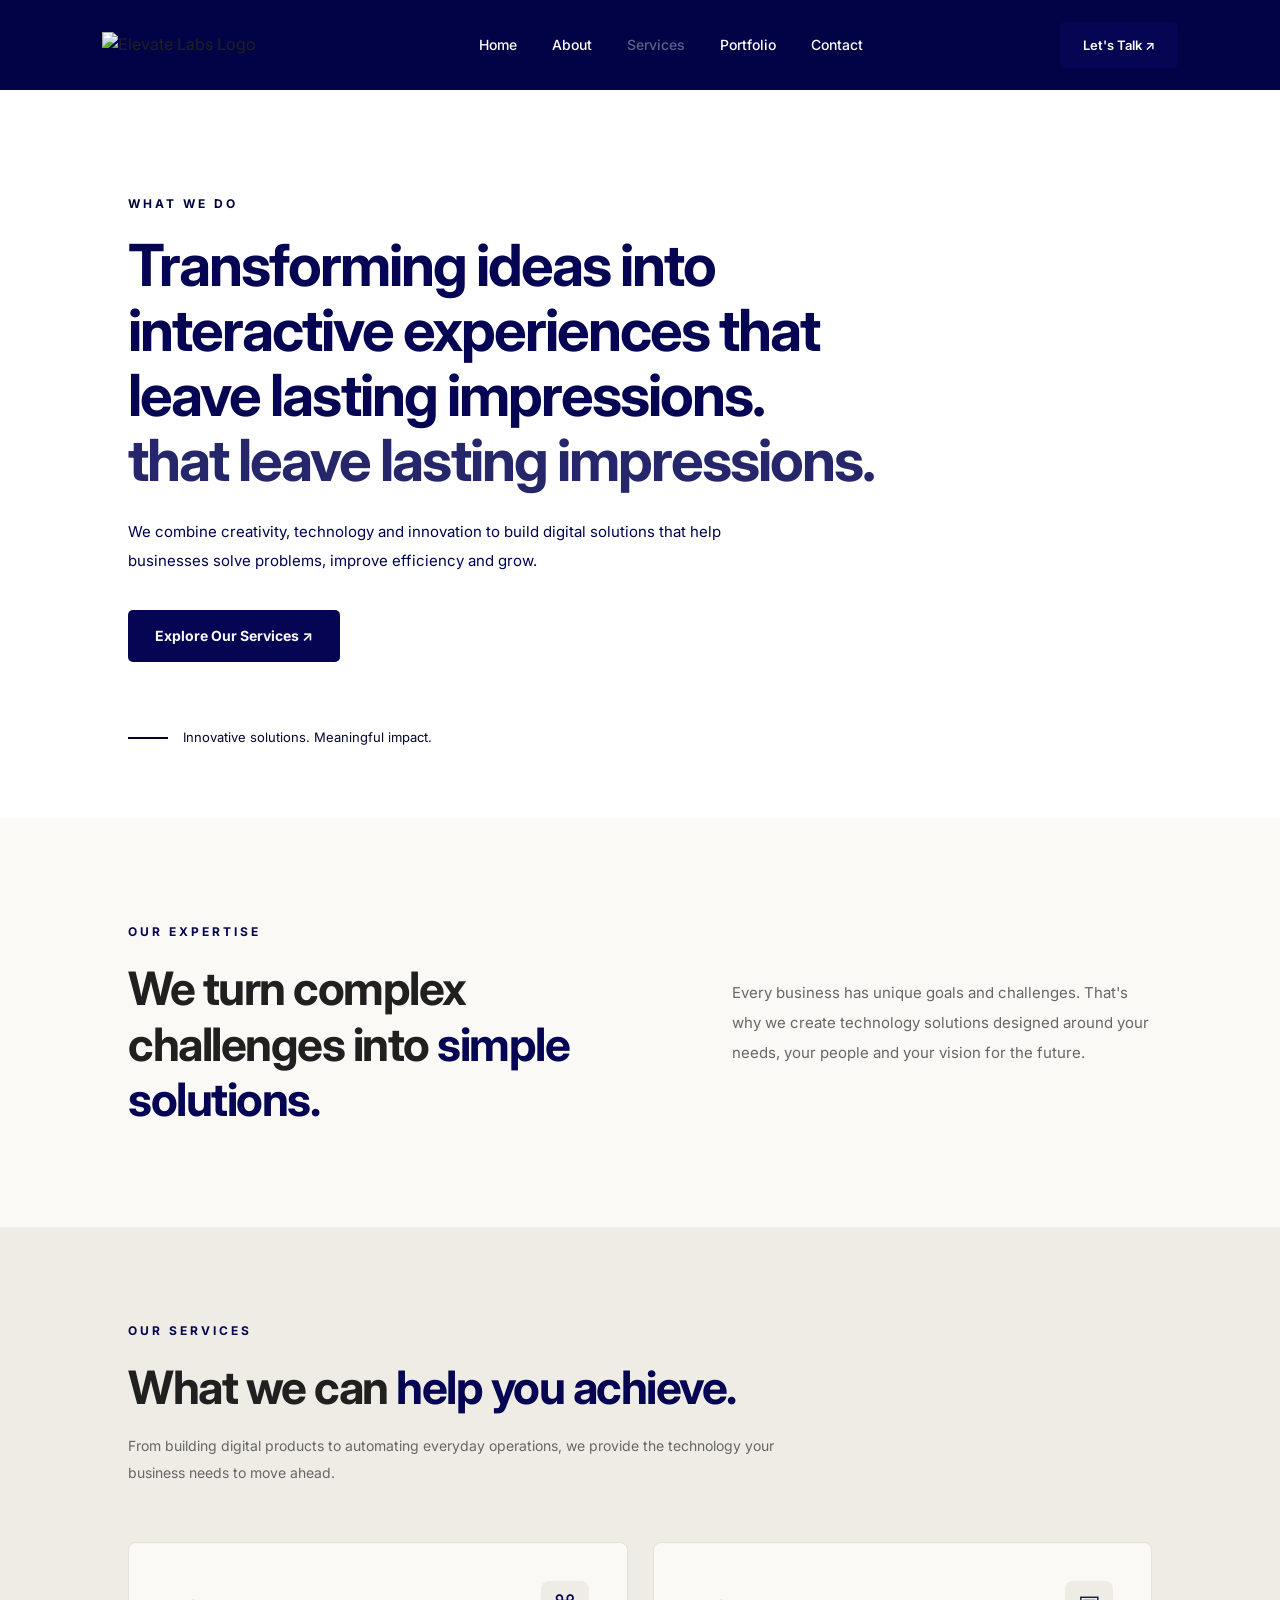
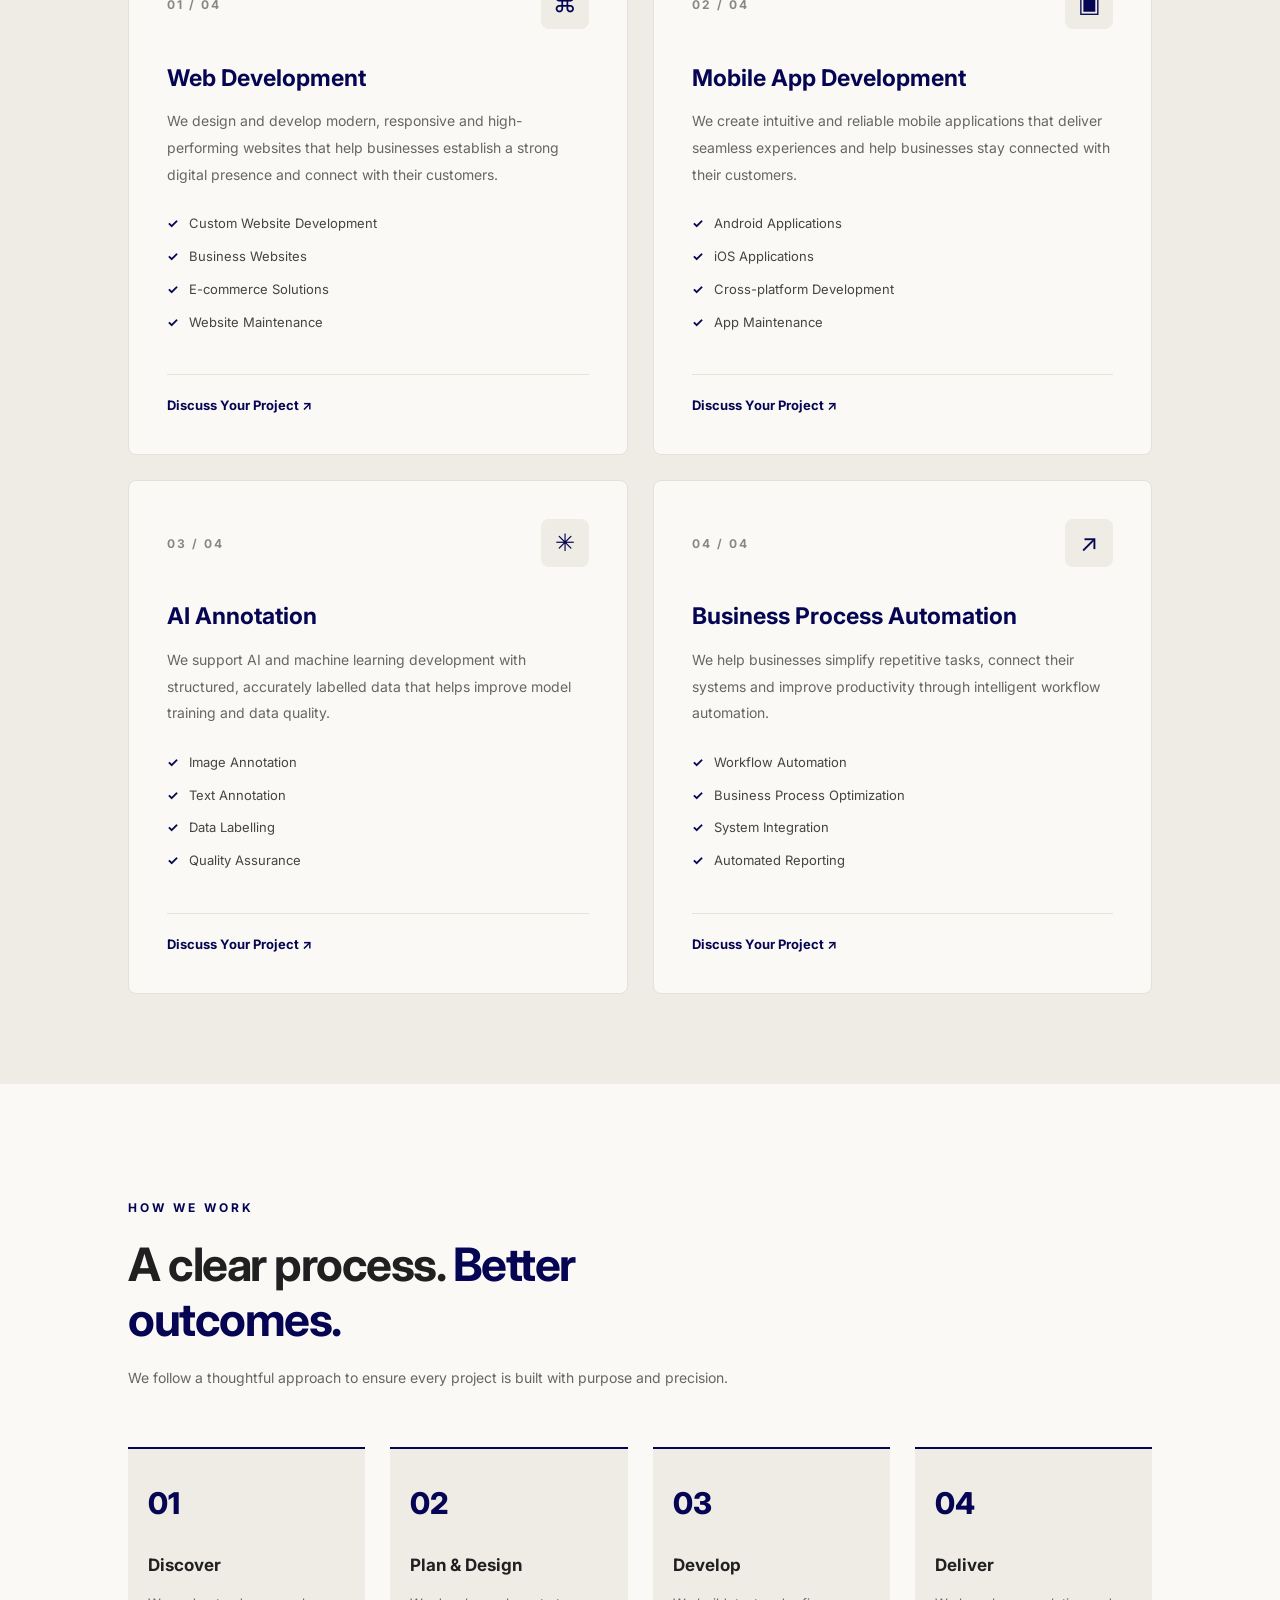
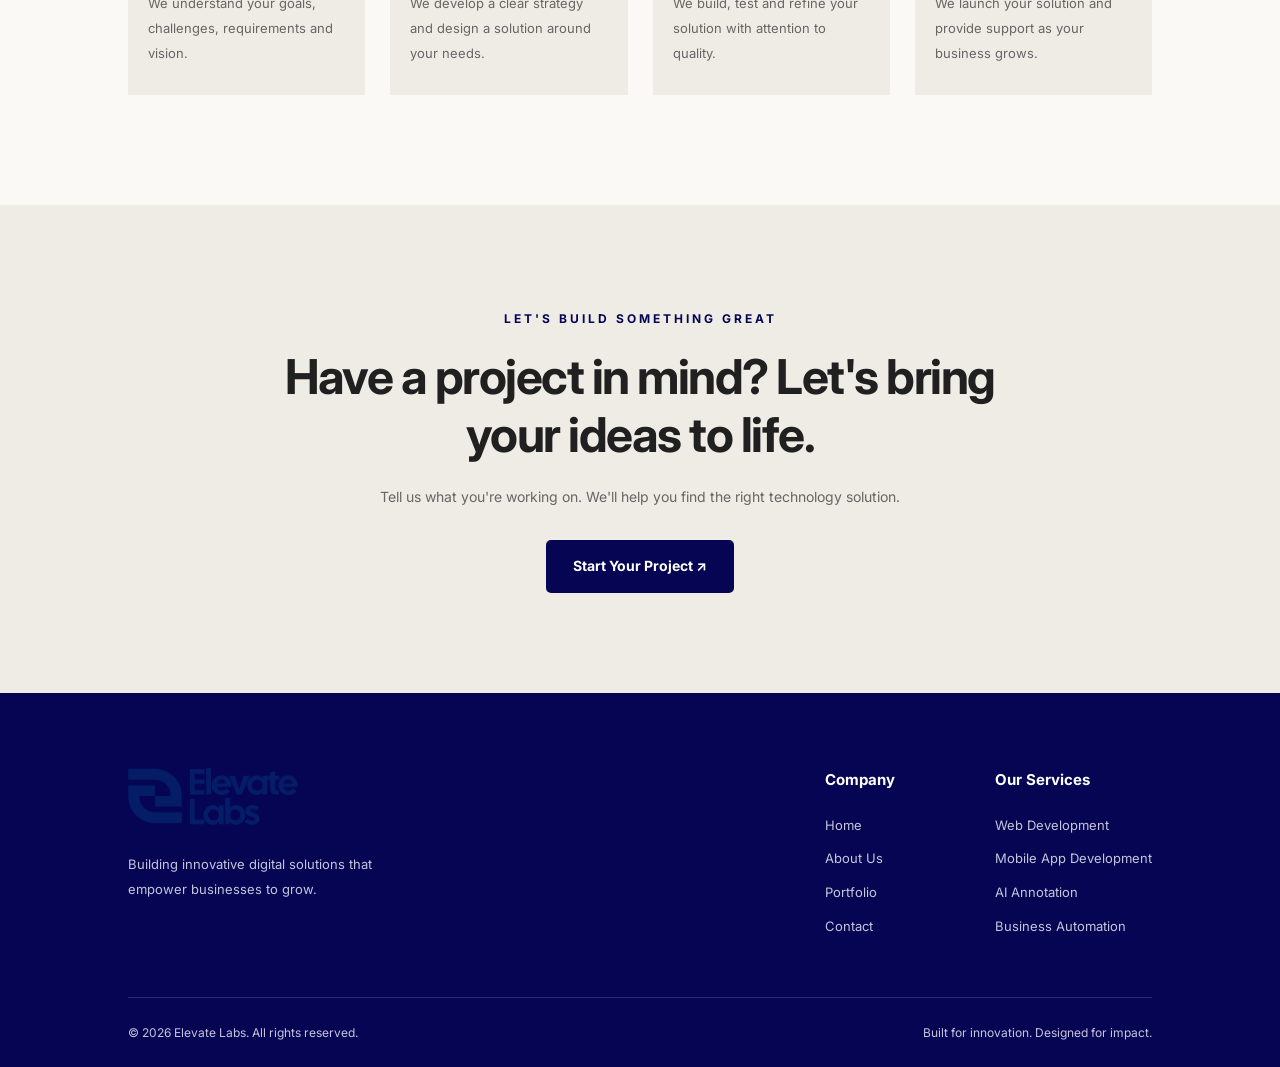
==== services.html @ c2fb358b "services commit" ====
<!DOCTYPE html>
<html lang="en">
<head>
    <meta charset="UTF-8">
    <meta name="viewport" content="width=device-width, initial-scale=1.0">

    <title>Our Services | Elevate Labs</title>

    <link rel="stylesheet" href="services.css">

    <link rel="preconnect" href="https://fonts.googleapis.com">
    <link rel="preconnect" href="https://fonts.gstatic.com" crossorigin>

    <link href="https://fonts.googleapis.com/css2?family=Inter:wght@400;500;600;700;800&display=swap" rel="stylesheet">
</head>

<body>

    <!-- NAVBAR -->
    <header class="navbar">

        <a href="index.html" class="logo">
            <img src="image/Secondary Logo white.png" alt="Elevate Labs Logo">
        </a>

        <nav>
            <a href="index.html">Home</a>
            <a href="about.html">About</a>
            <a href="services.html" class="active">Services</a>
            <a href="portfolio.html">Portfolio</a>
            <a href="contact.html">Contact</a>
        </nav>

        <a href="contact.html" class="nav-btn">Let's Talk ↗</a>

    </header>


    <!-- HERO SECTION -->
    <section class="services-hero">

        <div class="services-hero-content">

            <span class="subtitle">WHAT WE DO</span>

            <h1>
                Transforming ideas into interactive experiences that leave lasting impressions.
                <span>that leave lasting impressions.</span>
            </h1>

            <p>
                We combine creativity, technology and innovation
                to build digital solutions that help businesses
                solve problems, improve efficiency and grow.
            </p>

            <a href="#our-services" class="primary-btn">
                Explore Our Services ↗
            </a>

        </div>

        <div class="hero-bottom">
            <span></span>
            <p>Innovative solutions. Meaningful impact.</p>
        </div>

    </section>


    <!-- INTRODUCTION -->
    <section class="services-intro">

        <div class="intro-left">

            <span class="subtitle">OUR EXPERTISE</span>

            <h2>
                We turn complex challenges
                into <span>simple solutions.</span>
            </h2>

        </div>

        <div class="intro-right">

            <p>
                Every business has unique goals and challenges.
                That's why we create technology solutions
                designed around your needs, your people and
                your vision for the future.
            </p>

        </div>

    </section>


    <!-- OUR SERVICES -->
    <section class="services-list" id="our-services">

        <div class="section-heading">

            <span class="subtitle">OUR SERVICES</span>

            <h2>
                What we can
                <span>help you achieve.</span>
            </h2>

            <p>
                From building digital products to automating
                everyday operations, we provide the technology
                your business needs to move ahead.
            </p>

        </div>


        <div class="services-grid">


            <!-- SERVICE 01 -->
            <article class="service-card">

                <div class="service-top">
                    <span class="service-number">01 / 04</span>
                    <span class="service-icon">⌘</span>
                </div>

                <h3>Web Development</h3>

                <p>
                    We design and develop modern, responsive and
                    high-performing websites that help businesses
                    establish a strong digital presence and connect
                    with their customers.
                </p>

                <ul>
                    <li>Custom Website Development</li>
                    <li>Business Websites</li>
                    <li>E-commerce Solutions</li>
                    <li>Website Maintenance</li>
                </ul>

                <a href="contact.html" class="service-link">
                    Discuss Your Project ↗
                </a>

            </article>


            <!-- SERVICE 02 -->
            <article class="service-card">

                <div class="service-top">
                    <span class="service-number">02 / 04</span>
                    <span class="service-icon">▣</span>
                </div>

                <h3>Mobile App Development</h3>

                <p>
                    We create intuitive and reliable mobile
                    applications that deliver seamless experiences
                    and help businesses stay connected with
                    their customers.
                </p>

                <ul>
                    <li>Android Applications</li>
                    <li>iOS Applications</li>
                    <li>Cross-platform Development</li>
                    <li>App Maintenance</li>
                </ul>

                <a href="contact.html" class="service-link">
                    Discuss Your Project ↗
                </a>

            </article>


            <!-- SERVICE 03 -->
            <article class="service-card">

                <div class="service-top">
                    <span class="service-number">03 / 04</span>
                    <span class="service-icon">✳</span>
                </div>

                <h3>AI Annotation</h3>

                <p>
                    We support AI and machine learning development
                    with structured, accurately labelled data that
                    helps improve model training and data quality.
                </p>

                <ul>
                    <li>Image Annotation</li>
                    <li>Text Annotation</li>
                    <li>Data Labelling</li>
                    <li>Quality Assurance</li>
                </ul>

                <a href="contact.html" class="service-link">
                    Discuss Your Project ↗
                </a>

            </article>


            <!-- SERVICE 04 -->
            <article class="service-card">

                <div class="service-top">
                    <span class="service-number">04 / 04</span>
                    <span class="service-icon">↗</span>
                </div>

                <h3>Business Process Automation</h3>

                <p>
                    We help businesses simplify repetitive tasks,
                    connect their systems and improve productivity
                    through intelligent workflow automation.
                </p>

                <ul>
                    <li>Workflow Automation</li>
                    <li>Business Process Optimization</li>
                    <li>System Integration</li>
                    <li>Automated Reporting</li>
                </ul>

                <a href="contact.html" class="service-link">
                    Discuss Your Project ↗
                </a>

            </article>

        </div>

    </section>


    <!-- WORKING PROCESS -->
    <section class="process-section">

        <div class="process-heading">

            <span class="subtitle">HOW WE WORK</span>

            <h2>
                A clear process.
                <span>Better outcomes.</span>
            </h2>

            <p>
                We follow a thoughtful approach to ensure
                every project is built with purpose and precision.
            </p>

        </div>


        <div class="process-grid">

            <div class="process-card">

                <span class="process-number">01</span>

                <h3>Discover</h3>

                <p>
                    We understand your goals, challenges,
                    requirements and vision.
                </p>

            </div>


            <div class="process-card">

                <span class="process-number">02</span>

                <h3>Plan & Design</h3>

                <p>
                    We develop a clear strategy and design
                    a solution around your needs.
                </p>

            </div>


            <div class="process-card">

                <span class="process-number">03</span>

                <h3>Develop</h3>

                <p>
                    We build, test and refine your solution
                    with attention to quality.
                </p>

            </div>


            <div class="process-card">

                <span class="process-number">04</span>

                <h3>Deliver</h3>

                <p>
                    We launch your solution and provide
                    support as your business grows.
                </p>

            </div>

        </div>

    </section>


    <!-- CTA SECTION -->
    <section class="services-cta">

        <span class="subtitle">LET'S BUILD SOMETHING GREAT</span>

        <h2>
            Have a project in mind?
            Let's bring your ideas to life.
        </h2>

        <p>
            Tell us what you're working on.
            We'll help you find the right technology solution.
        </p>

        <a href="contact.html" class="primary-btn">
            Start Your Project ↗
        </a>

    </section>


    <!-- FOOTER -->
    <footer class="footer">

        <div class="footer-top">

            <div class="footer-brand">

                <a href="index.html">
                    <img src="image/Secondary Logo Dark.png" alt="Elevate Labs">
                </a>

                <p>
                    Building innovative digital solutions
                    that empower businesses to grow.
                </p>

            </div>


            <div class="footer-links">

                <div>
                    <h3>Company</h3>
                    <a href="index.html">Home</a>
                    <a href="about.html">About Us</a>
                    <a href="portfolio.html">Portfolio</a>
                    <a href="contact.html">Contact</a>
                </div>


                <div>
                    <h3>Our Services</h3>
                    <a href="#our-services">Web Development</a>
                    <a href="#our-services">Mobile App Development</a>
                    <a href="#our-services">AI Annotation</a>
                    <a href="#our-services">Business Automation</a>
                </div>

            </div>

        </div>


        <div class="footer-bottom">

            <p>© 2026 Elevate Labs. All rights reserved.</p>

            <p>Built for innovation. Designed for impact.</p>

        </div>

    </footer>

</body>
</html>
---- services.css ----
/* =========================
   GENERAL STYLING
========================= */

* {
    margin: 0;
    padding: 0;
    box-sizing: border-box;
}

html {
    scroll-behavior: smooth;
    overflow-x: hidden;
}

body {
    font-family: 'Inter', sans-serif;
    background: #faf9f6;
    color: #202020;
    line-height: 1.6;
    overflow-x: hidden;
}

a {
    text-decoration: none;
    color: inherit;
}


/* =========================
   NAVBAR
========================= */

.navbar {
    width: 100%;
    min-height: 90px;
    padding: 20px 8%;
    display: flex;
    align-items: center;
    justify-content: space-between;
    background: rgb(2, 2, 71);
    position: relative;
    z-index: 10;
}

.logo img {
    width: 180px;
    display: block;
}

.navbar nav {
    display: flex;
    align-items: center;
    gap: 35px;
}

.navbar nav a {
    font-size: 14px;
    font-weight: 500;
    color: #ffffff;
    transition: 0.3s ease;
}

.navbar nav a:hover,
.navbar nav a.active {
    color: rgb(96, 96, 134);
}

.nav-btn {
    padding: 13px 23px;
    background: rgb(5, 5, 83);
    color: white;
    border-radius: 5px;
    font-size: 13px;
    font-weight: 600;
    transition: 0.3s ease;
}

.nav-btn:hover {
    background: #17176d;
    transform: translateY(-3px);
}


/* =========================
   HERO SECTION
========================= */

.services-hero {
    min-height: 530px;
    padding: 100px 10% 70px;
    color: rgb(5, 5, 83);
    background: white;
    display: flex;
    flex-direction: column;
    justify-content: center;
    position: relative;
    overflow: hidden;
}

.services-hero::before {
    content: "";
    position: absolute;
    width: 450px;
    height: 450px;
    border: 1px solid rgba(255,255,255,0.12);
    border-radius: 50%;
    right: -100px;
    top: -150px;
}

.services-hero::after {
    content: "";
    position: absolute;
    width: 320px;
    height: 320px;
    border: 1px solid rgba(255,255,255,0.12);
    border-radius: 50%;
    right: -35px;
    top: -85px;
}

.services-hero-content {
    max-width: 800px;
    position: relative;
    z-index: 2;
}

.subtitle {
    display: inline-block;
    color: #03033b;
    font-size: 12px;
    font-weight: 700;
    letter-spacing: 3px;
    margin-bottom: 20px;
}

.services-hero h1 {
    font-size: clamp(30px, 5vw, 58px);
    line-height: 1.12;
    letter-spacing: -2px;
    margin-bottom: 25px;
}

.services-hero h1 span {
    display: block;
    color: #26266b;
}

.services-hero-content > p {
    max-width: 600px;
    font-size: 15px;
    color: #000052;
    line-height: 1.9;
    margin-bottom: 35px;
}

.primary-btn {
    display: inline-block;
    padding: 15px 27px;
    color: #faf9f6;
    background: rgb(5, 5, 83);
    border-radius: 5px;
    font-size: 14px;
    font-weight: 700;
    transition: 0.3s ease;
}

.primary-btn:hover {
    background: #e6e4dc;
    transform: translateY(-4px);
}

.hero-bottom {
    display: flex;
    align-items: center;
    gap: 15px;
    margin-top: 65px;
    position: relative;
    z-index: 2;
}

.hero-bottom span {
    width: 40px;
    height: 2px;
    background: #04042b;
}

.hero-bottom p {
    font-size: 13px;
    color: #060635;
}


/* =========================
   INTRODUCTION
========================= */

.services-intro {
    padding: 100px 10%;
    display: grid;
    grid-template-columns: 1fr 0.8fr;
    gap: 80px;
    align-items: center;
}

.services-intro .subtitle,
.section-heading .subtitle,
.process-heading .subtitle,
.services-cta .subtitle {
    color: rgb(5, 5, 83);
}

.intro-left h2 {
    font-size: clamp(32px, 4vw, 46px);
    line-height: 1.2;
    letter-spacing: -1.5px;
}

.intro-left h2 span {
    color: rgb(5, 5, 83);
}

.intro-right p {
    font-size: 15px;
    line-height: 2;
    color: #666;
}


/* =========================
   SERVICES SECTION
========================= */

.services-list {
    padding: 90px 10%;
    background: #eeece5;
}

.section-heading {
    max-width: 650px;
    margin-bottom: 55px;
}

.section-heading h2 {
    font-size: clamp(32px, 4vw, 46px);
    line-height: 1.2;
    letter-spacing: -1.5px;
    margin-bottom: 18px;
}

.section-heading h2 span {
    color: rgb(5, 5, 83);
}

.section-heading > p {
    color: #666;
    font-size: 14px;
    line-height: 1.9;
}


/* Services Grid */

.services-grid {
    display: grid;
    grid-template-columns: repeat(2, 1fr);
    gap: 25px;
}

.service-card {
    background: #faf9f6;
    padding: 38px;
    border: 1px solid #e4e1d8;
    border-radius: 8px;
    display: flex;
    flex-direction: column;
    transition: 0.35s ease;
}

.service-card:hover {
    transform: translateY(-7px);
    box-shadow: 0 18px 40px rgba(5, 5, 83, 0.08);
    border-color: rgba(5, 5, 83, 0.25);
}

.service-top {
    display: flex;
    justify-content: space-between;
    align-items: center;
    margin-bottom: 35px;
}

.service-number {
    font-size: 12px;
    font-weight: 700;
    letter-spacing: 2px;
    color: #888;
}

.service-icon {
    width: 48px;
    height: 48px;
    display: flex;
    align-items: center;
    justify-content: center;
    background: #eeece5;
    color: rgb(5, 5, 83);
    border-radius: 8px;
    font-size: 24px;
}

.service-card h3 {
    font-size: 23px;
    line-height: 1.3;
    margin-bottom: 15px;
    color: rgb(5, 5, 83);
}

.service-card > p {
    color: #666;
    font-size: 14px;
    line-height: 1.9;
    margin-bottom: 25px;
}

.service-card ul {
    list-style: none;
    margin-bottom: 30px;
}

.service-card ul li {
    position: relative;
    padding-left: 22px;
    margin-bottom: 12px;
    font-size: 13px;
    color: #444;
}

.service-card ul li::before {
    content: "✓";
    position: absolute;
    left: 0;
    color: rgb(5, 5, 83);
    font-weight: 700;
}

.service-link {
    margin-top: auto;
    padding-top: 20px;
    border-top: 1px solid #e5e2da;
    color: rgb(5, 5, 83);
    font-size: 13px;
    font-weight: 700;
    transition: 0.3s ease;
}

.service-link:hover {
    letter-spacing: 0.5px;
}


/* =========================
   WORKING PROCESS
========================= */

.process-section {
    padding: 110px 10%;
    background: #faf9f6;
}

.process-heading {
    max-width: 650px;
    margin-bottom: 55px;
}

.process-heading h2 {
    font-size: clamp(32px, 4vw, 46px);
    line-height: 1.2;
    letter-spacing: -1.5px;
    margin-bottom: 18px;
}

.process-heading h2 span {
    color: rgb(5, 5, 83);
}

.process-heading > p {
    font-size: 14px;
    color: #666;
    line-height: 1.9;
}

.process-grid {
    display: grid;
    grid-template-columns: repeat(4, 1fr);
    gap: 25px;
}

.process-card {
    padding: 30px 20px;
    border-top: 2px solid rgb(5, 5, 83);
    background: #eeece5;
    transition: 0.3s ease;
}

.process-card:hover {
    transform: translateY(-5px);
}

.process-number {
    display: block;
    font-size: 30px;
    font-weight: 800;
    color: rgb(5, 5, 83);
    margin-bottom: 25px;
}

.process-card h3 {
    font-size: 17px;
    margin-bottom: 12px;
}

.process-card p {
    font-size: 13px;
    color: #666;
    line-height: 1.9;
}


/* =========================
   CTA SECTION
========================= */

.services-cta {
    background: #eeece5;
    padding: 100px 10%;
    text-align: center;
}

.services-cta h2 {
    max-width: 750px;
    margin: 0 auto 20px;
    font-size: clamp(32px, 4vw, 48px);
    line-height: 1.2;
    letter-spacing: -1.5px;
}

.services-cta > p {
    max-width: 550px;
    margin: 0 auto 30px;
    font-size: 14px;
    color: #666;
    line-height: 1.9;
}

.services-cta .primary-btn {
    background: rgb(5, 5, 83);
    color: white;
}

.services-cta .primary-btn:hover {
    background: #17176d;
}


/* =========================
   FOOTER
========================= */

.footer {
    background: rgb(5, 5, 83);
    color: white;
    padding: 75px 10% 25px;
}

.footer-top {
    display: flex;
    justify-content: space-between;
    gap: 60px;
    padding-bottom: 60px;
}

.footer-brand {
    max-width: 300px;
}

.footer-brand img {
    width: 170px;
    max-width: 100%;
    margin-bottom: 20px;
}

.footer-brand p {
    color: #c5c5dd;
    font-size: 13px;
    line-height: 1.9;
}

.footer-links {
    display: flex;
    gap: 100px;
}

.footer-links div {
    display: flex;
    flex-direction: column;
    gap: 13px;
}

.footer-links h3 {
    font-size: 15px;
    margin-bottom: 10px;
}

.footer-links a {
    font-size: 13px;
    color: #c5c5dd;
    transition: 0.3s ease;
}

.footer-links a:hover {
    color: white;
    transform: translateX(4px);
}

.footer-bottom {
    border-top: 1px solid rgba(255, 255, 255, 0.15);
    padding-top: 25px;
    display: flex;
    justify-content: space-between;
    gap: 20px;
}

.footer-bottom p {
    font-size: 12px;
    color: #c5c5dd;
}


/* =========================
   TABLET RESPONSIVENESS
========================= */

@media (max-width: 992px) {

    .navbar {
        padding: 20px 5%;
    }

    .navbar nav {
        gap: 20px;
    }

    .services-intro,
    .services-list,
    .process-section {
        padding-left: 6%;
        padding-right: 6%;
    }

    .services-intro {
        gap: 40px;
    }

    .process-grid {
        grid-template-columns: repeat(2, 1fr);
    }

    .footer {
        padding-left: 6%;
        padding-right: 6%;
    }

    .footer-links {
        gap: 50px;
    }
}


/* =========================
   MOBILE RESPONSIVENESS
========================= */

@media (max-width: 768px) {

    .navbar {
        padding: 18px 5%;
        flex-wrap: wrap;
        gap: 18px;
    }

    .logo img {
        width: 130px;
    }

    .navbar nav {
        width: 100%;
        order: 3;
        justify-content: center;
        gap: 20px;
        flex-wrap: wrap;
    }

    .navbar nav a {
        font-size: 12px;
    }

    .nav-btn {
        padding: 10px 15px;
        font-size: 12px;
    }

    .services-hero {
        min-height: 450px;
        padding: 80px 7%;
    }

    .services-hero h1 {
        letter-spacing: -1px;
    }

    .services-intro {
        grid-template-columns: 1fr;
        gap: 25px;
        padding: 75px 7%;
    }

    .services-list {
        padding: 75px 7%;
    }

    .services-grid {
        grid-template-columns: 1fr;
    }

    .service-card {
        padding: 30px;
    }

    .process-section {
        padding: 80px 7%;
    }

    .services-cta {
        padding: 75px 7%;
    }

    .footer {
        padding: 60px 7% 25px;
    }

    .footer-top {
        flex-direction: column;
        gap: 45px;
    }

    .footer-links {
        gap: 70px;
    }
}


/* =========================
   SMALL MOBILE SCREENS
========================= */

@media (max-width: 480px) {

    .navbar {
        padding: 16px 5%;
    }

    .navbar nav {
        gap: 13px;
    }

    .navbar nav a {
        font-size: 11px;
    }

    .nav-btn {
        padding: 9px 12px;
        font-size: 11px;
    }

    .services-hero {
        padding: 70px 6%;
    }

    .services-hero h1 {
        font-size: 37px;
    }

    .services-hero-content > p {
        font-size: 13px;
    }

    .services-intro {
        padding: 65px 6%;
    }

    .intro-left h2 {
        font-size: 34px;
    }

    .services-list {
        padding: 65px 6%;
    }

    .section-heading h2 {
        font-size: 34px;
    }

    .service-card {
        padding: 25px 20px;
    }

    .service-card h3 {
        font-size: 20px;
    }

    .process-section {
        padding: 70px 6%;
    }

    .process-grid {
        grid-template-columns: 1fr;
    }

    .services-cta {
        padding: 65px 6%;
    }

    .services-cta h2 {
        font-size: 32px;
    }

    .footer-links {
        gap: 35px;
    }

    .footer-bottom {
        flex-direction: column;
        gap: 10px;
    }
}


/* =========================
   ACCESSIBILITY
========================= */

a:focus-visible {
    outline: 2px solid #7777d8;
    outline-offset: 4px;
}


/* =========================
   REDUCE MOTION
========================= */

@media (prefers-reduced-motion: reduce) {

    *,
    *::before,
    *::after {
        scroll-behavior: auto !important;
        transition-duration: 0.01ms !important;
        animation-duration: 0.01ms !important;
    }

}
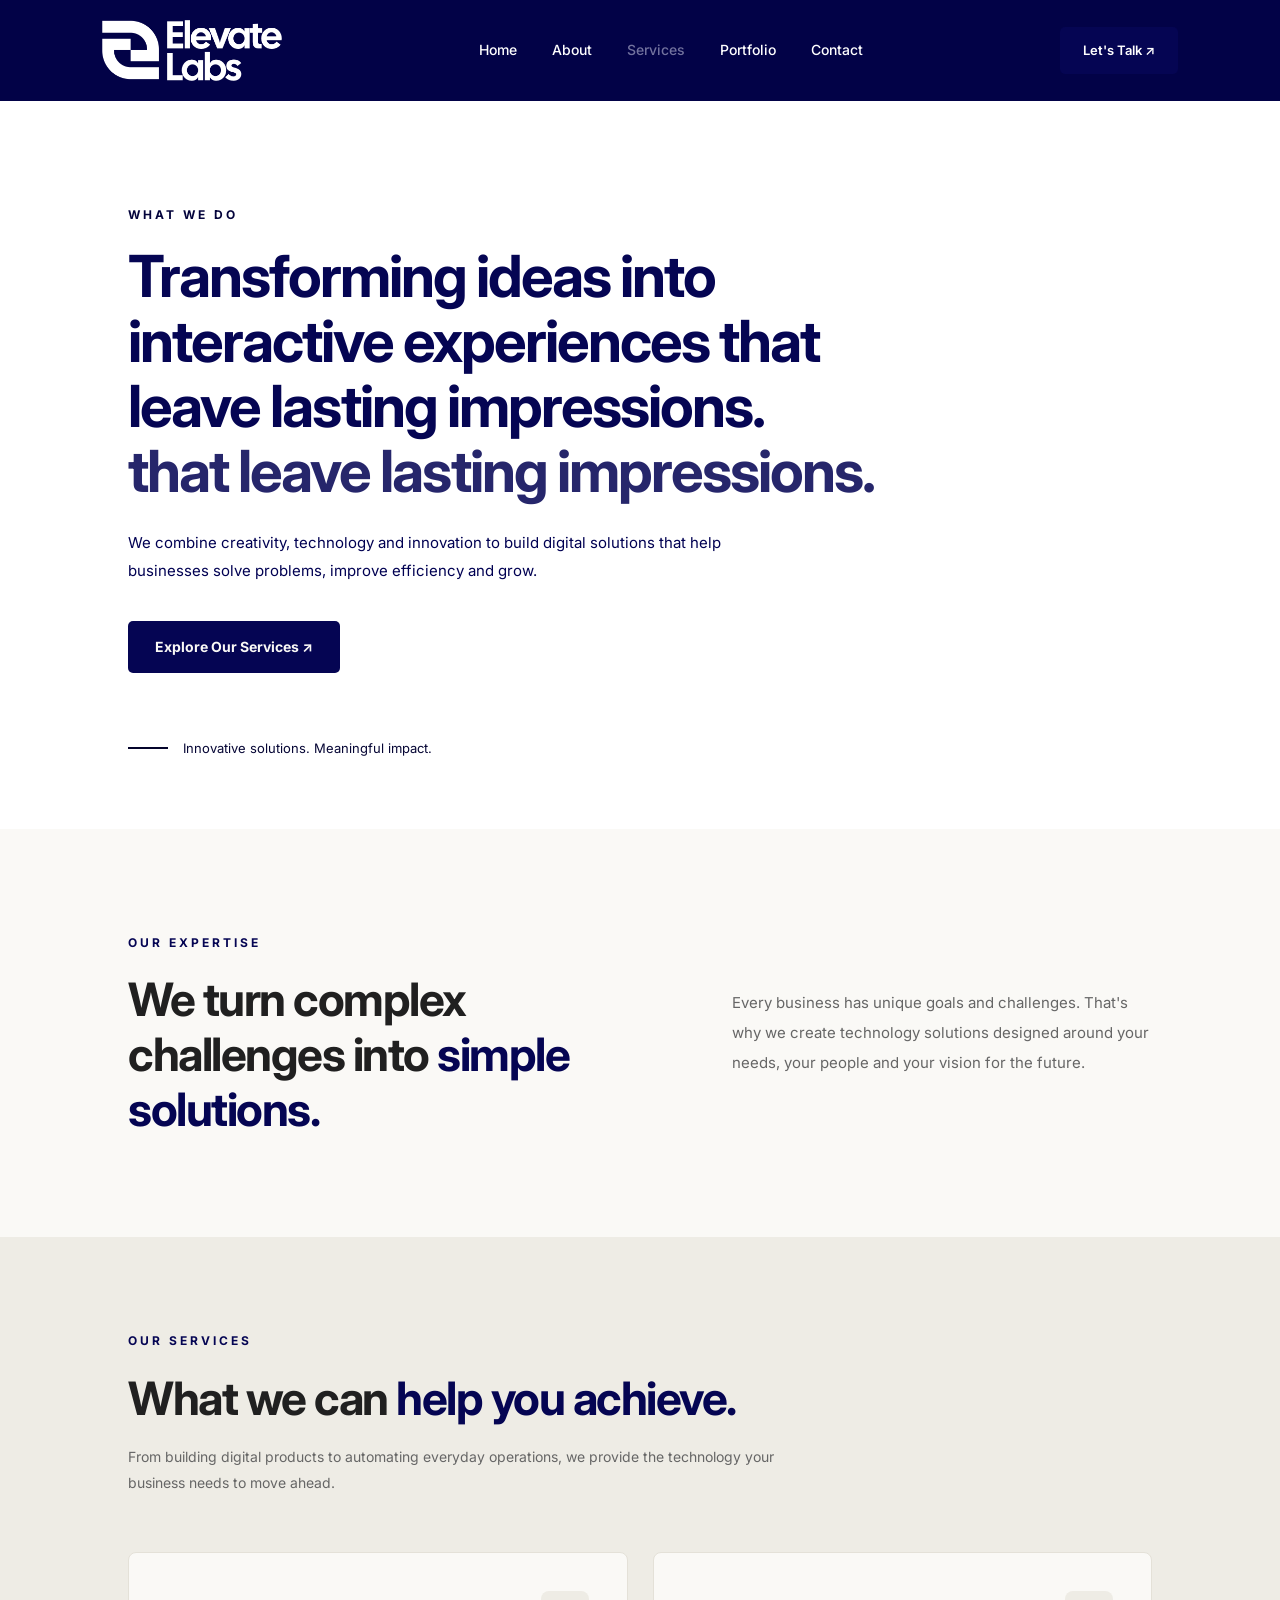
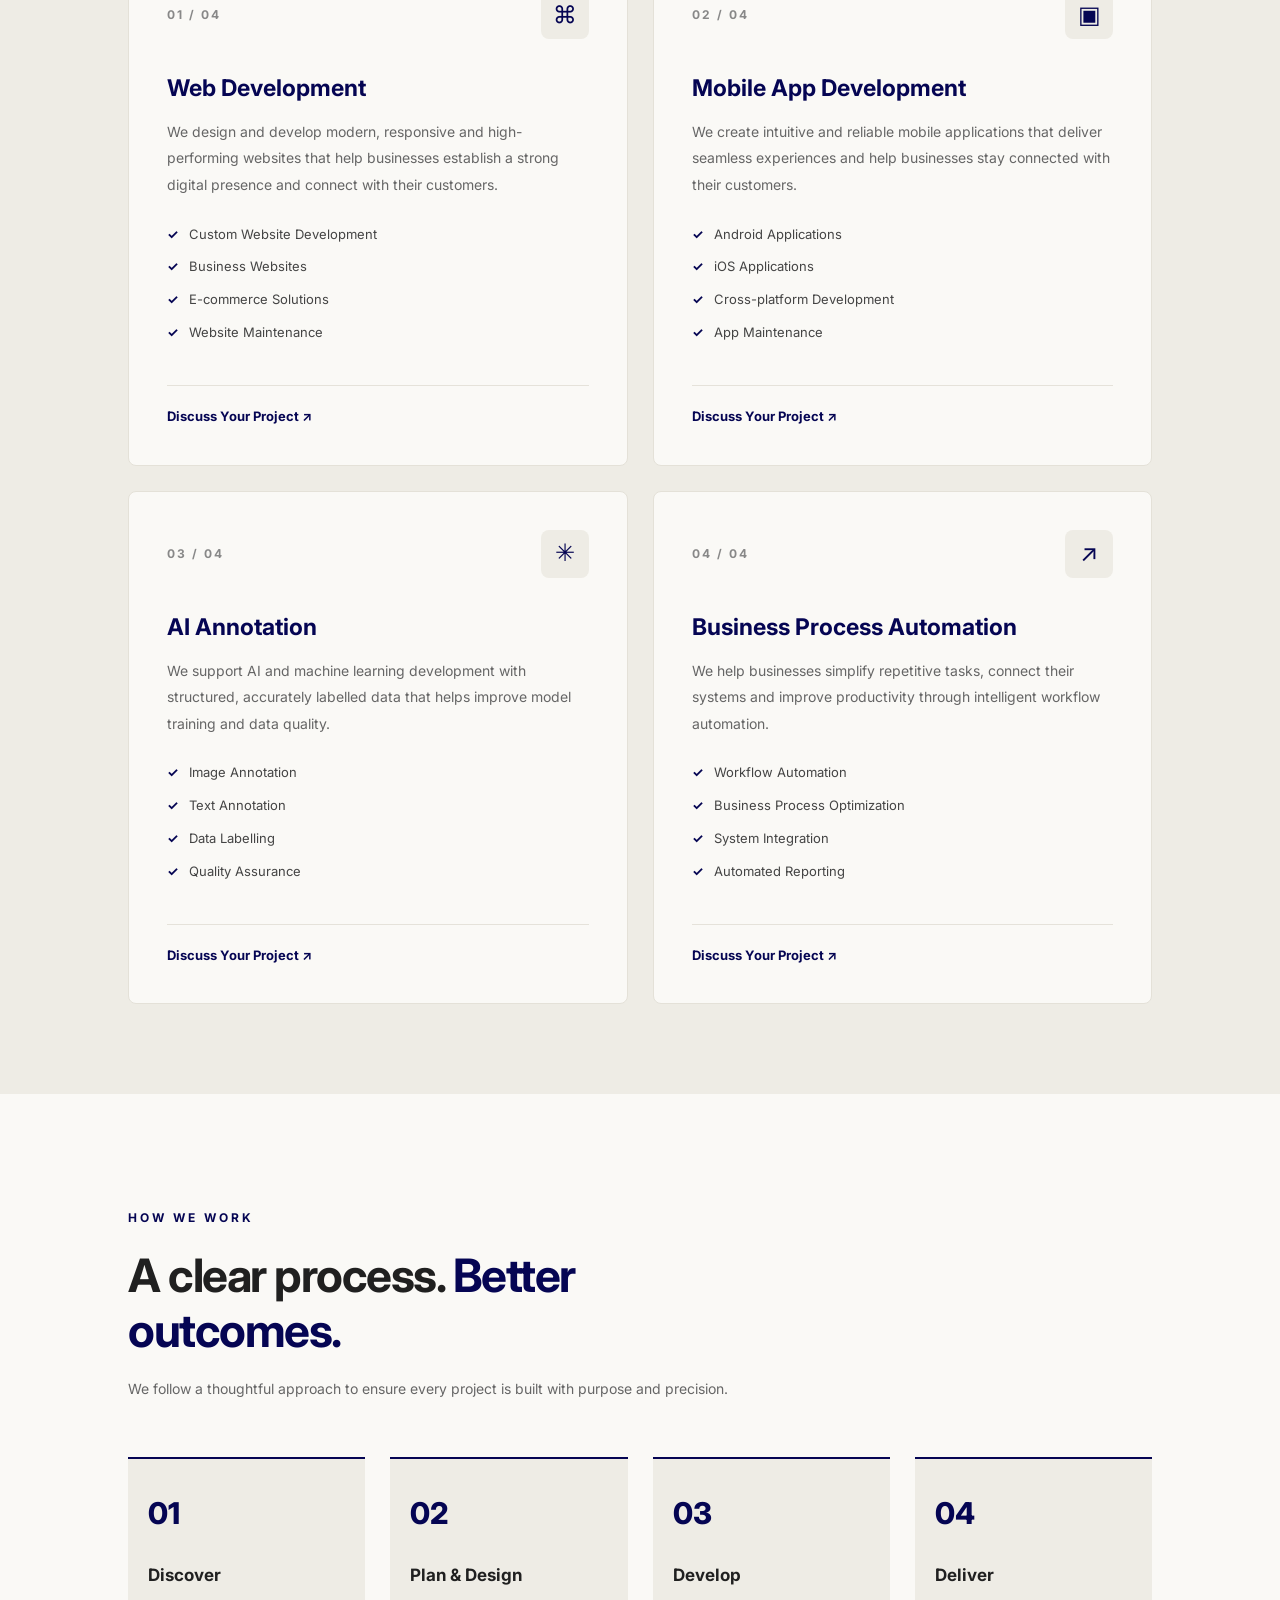
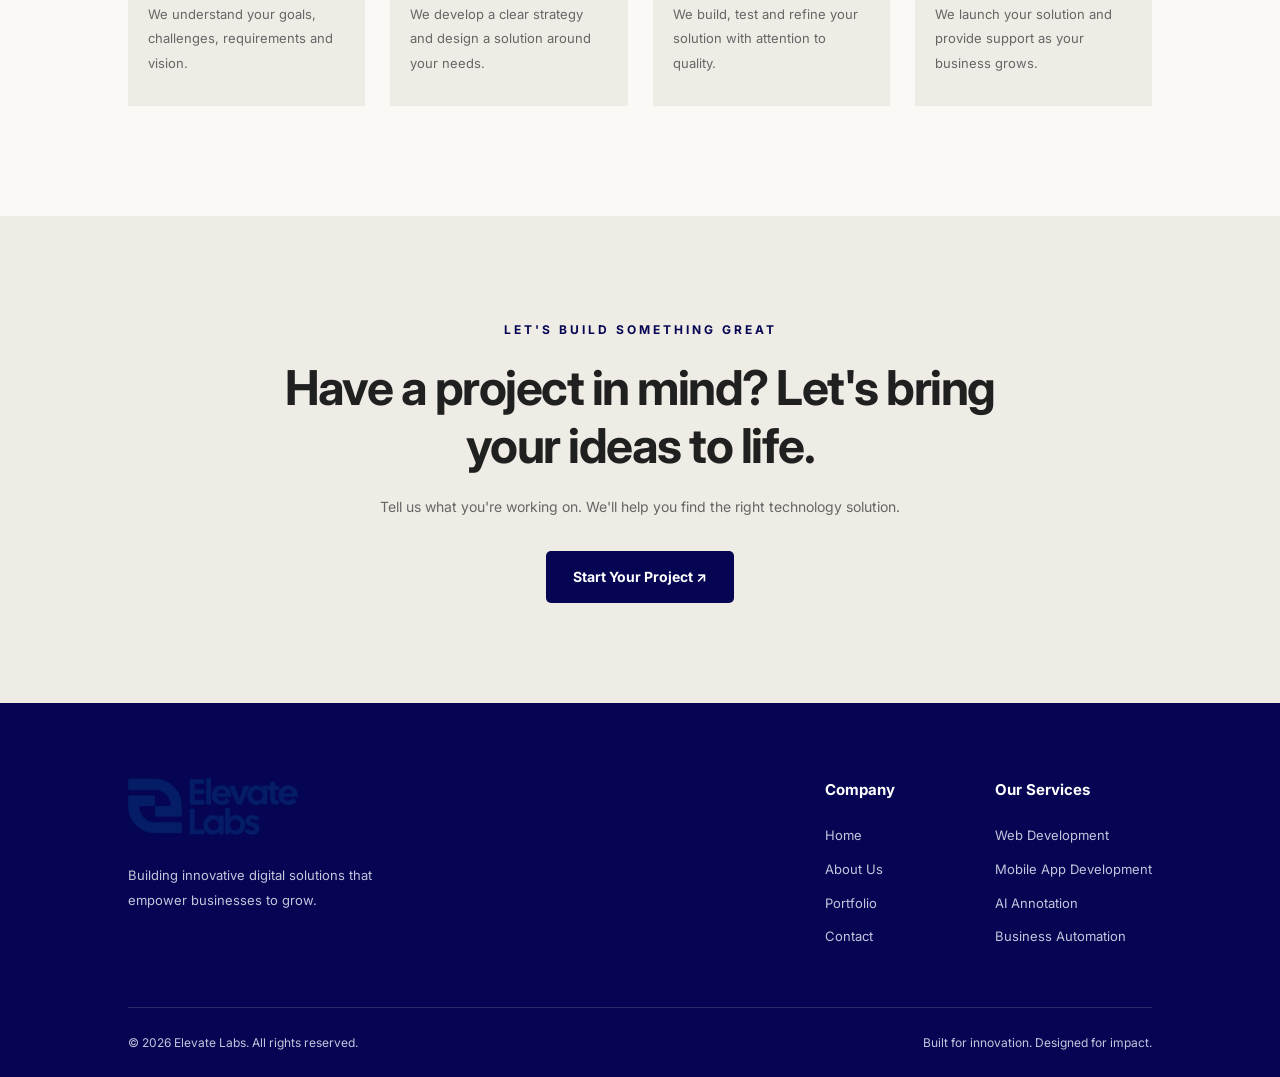
==== commit d30ca426: "correct the logo" ====
--- a/services.html
+++ b/services.html
@@ -21,7 +21,7 @@
     <header class="navbar">
 
         <a href="index.html" class="logo">
-            <img src="image/Secondary Logo white.png" alt="Elevate Labs Logo">
+            <img src="image/Secondary Logo White.png" alt="elevate logo">
         </a>
 
         <nav>
--- a/services.css
+++ b/services.css
@@ -64,7 +64,7 @@
 
 .navbar nav a:hover,
 .navbar nav a.active {
-    color: rgb(96, 96, 134);
+    color: rgb(114, 114, 158);
 }
 
 .nav-btn {
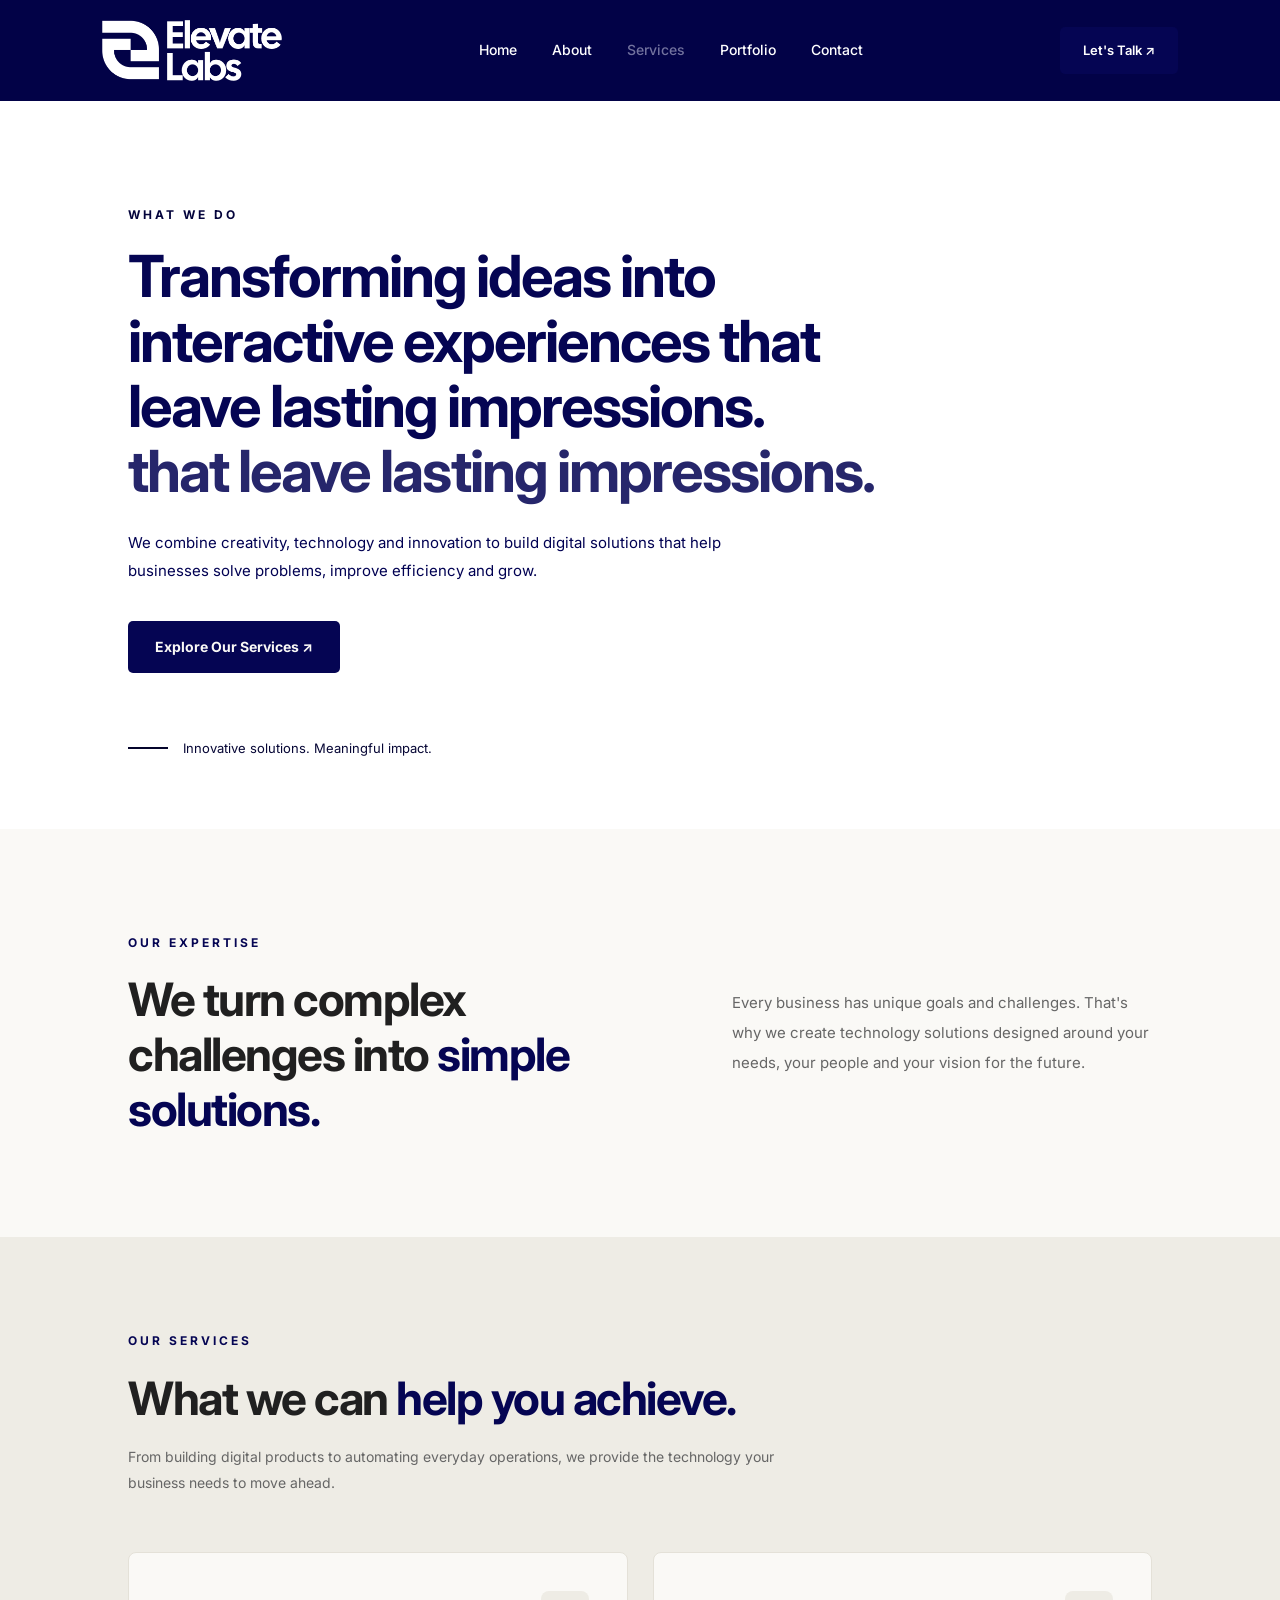
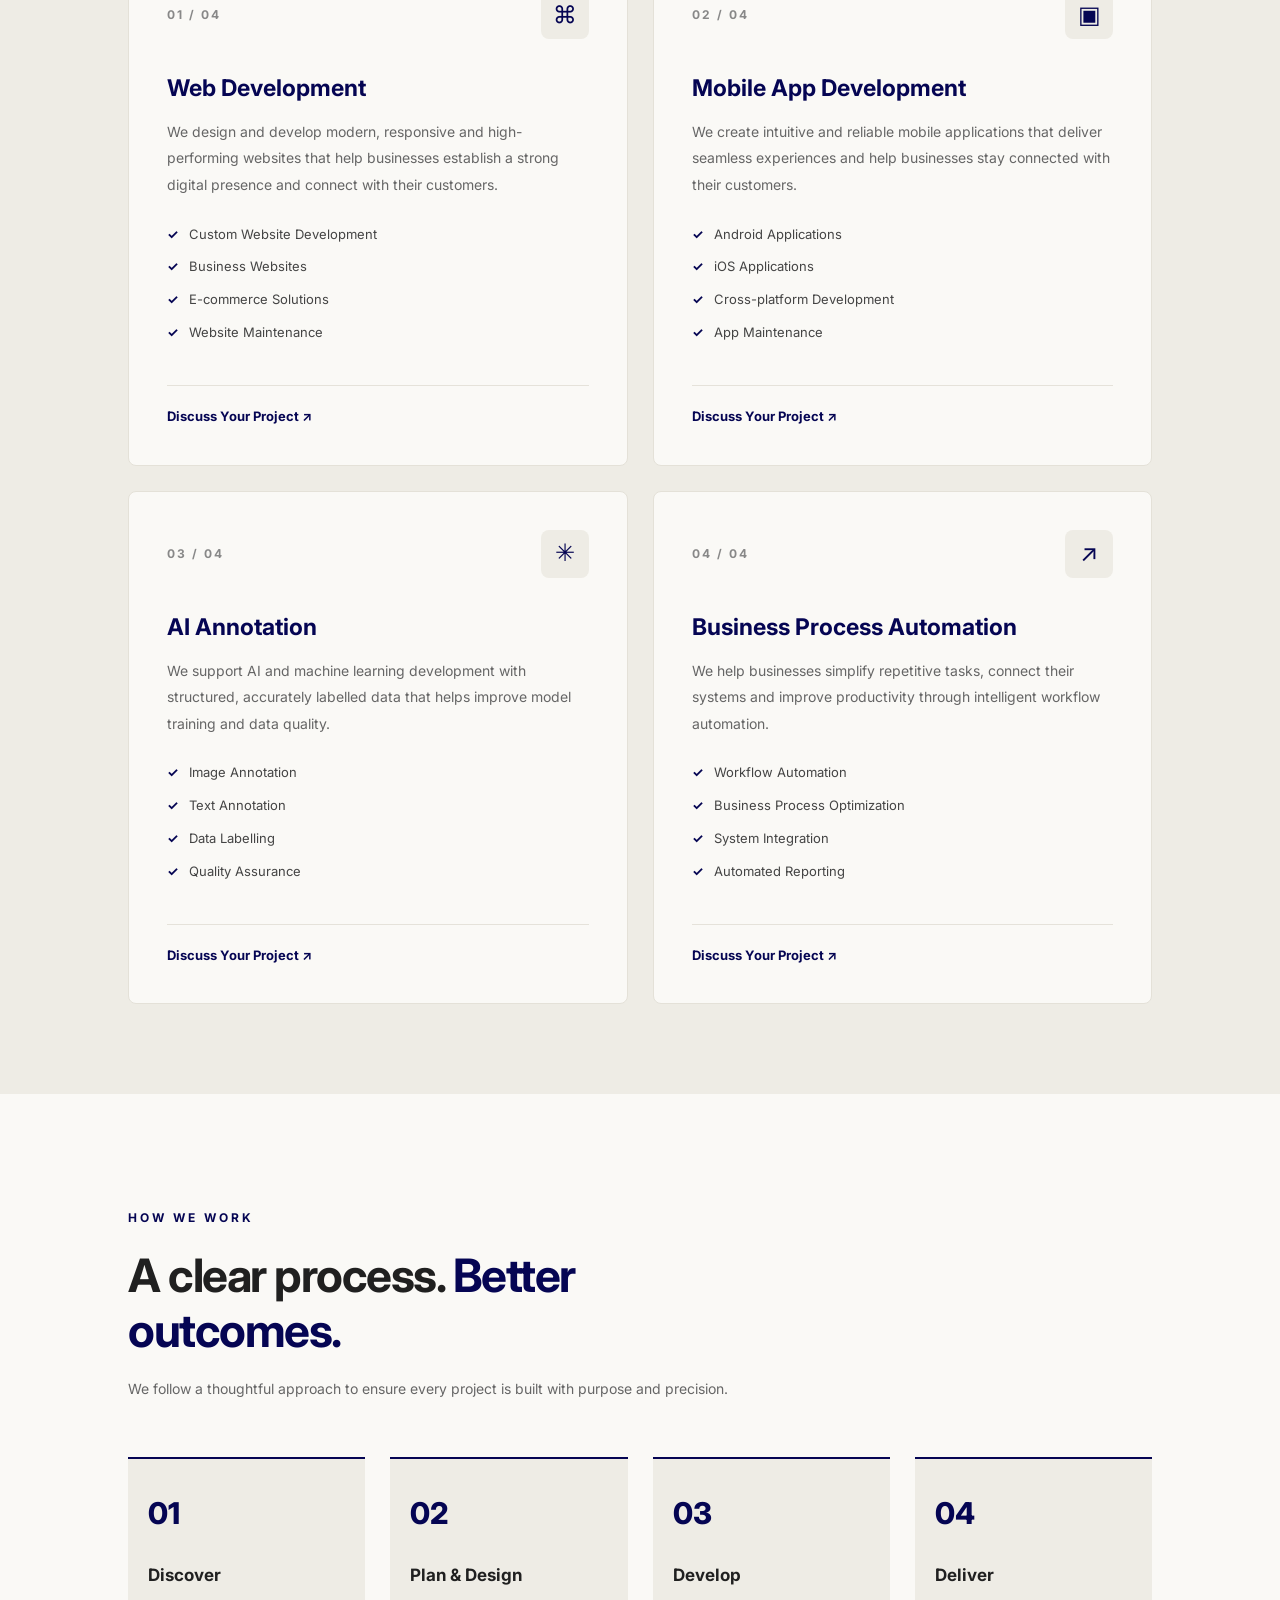
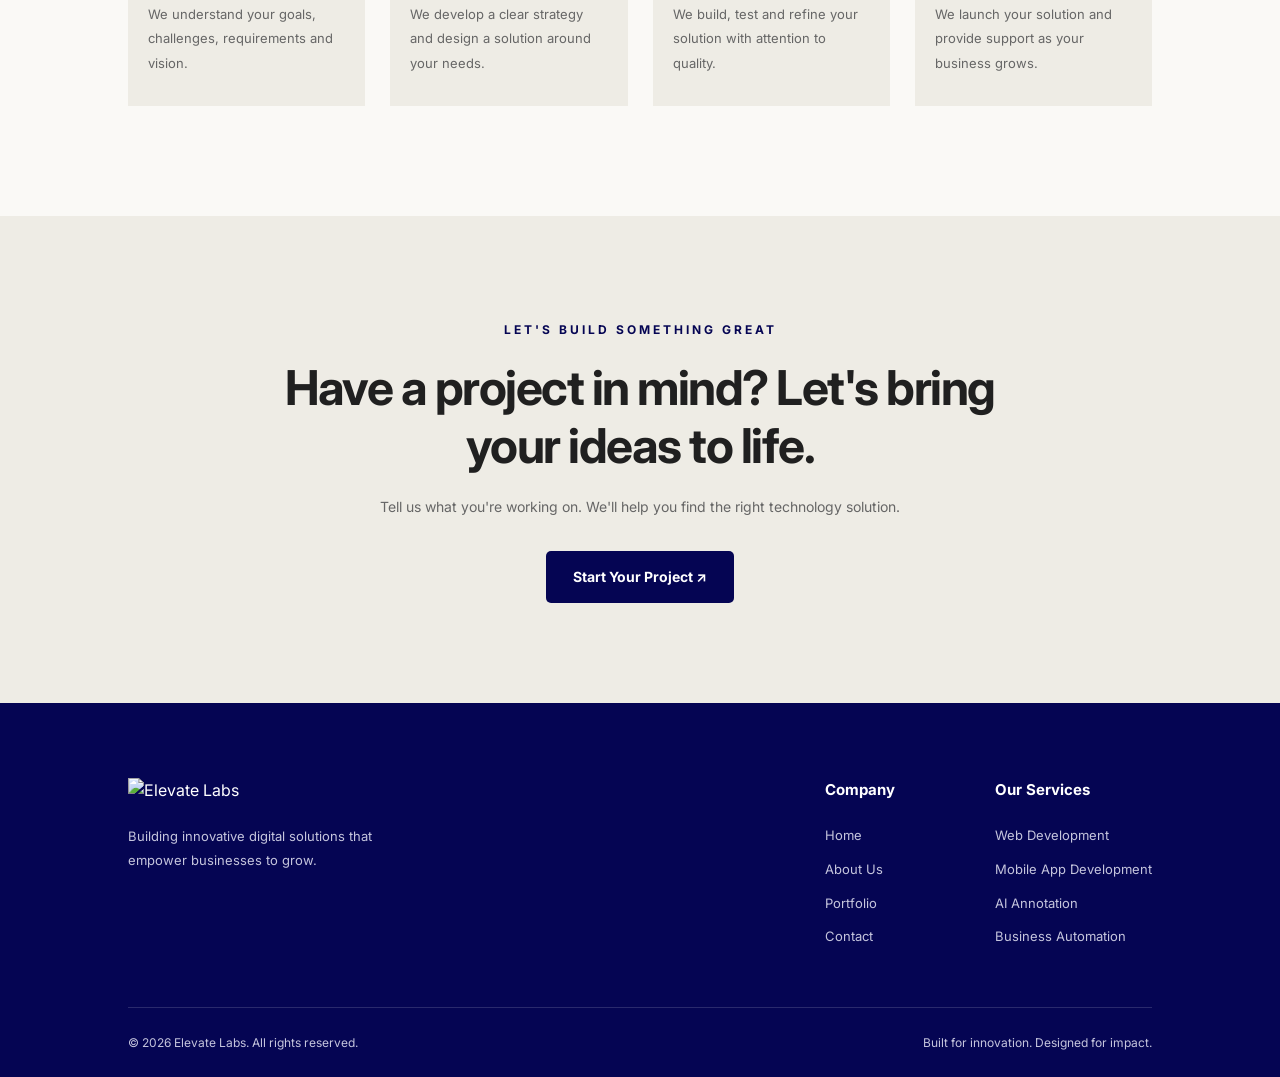
==== commit 3f2c123b: "footer changes" ====
--- a/services.html
+++ b/services.html
@@ -359,7 +359,7 @@
             <div class="footer-brand">
 
                 <a href="index.html">
-                    <img src="image/Secondary Logo Dark.png" alt="Elevate Labs">
+                    <img src="image/Secondary Logo white.png" alt="Elevate Labs">
                 </a>
 
                 <p>
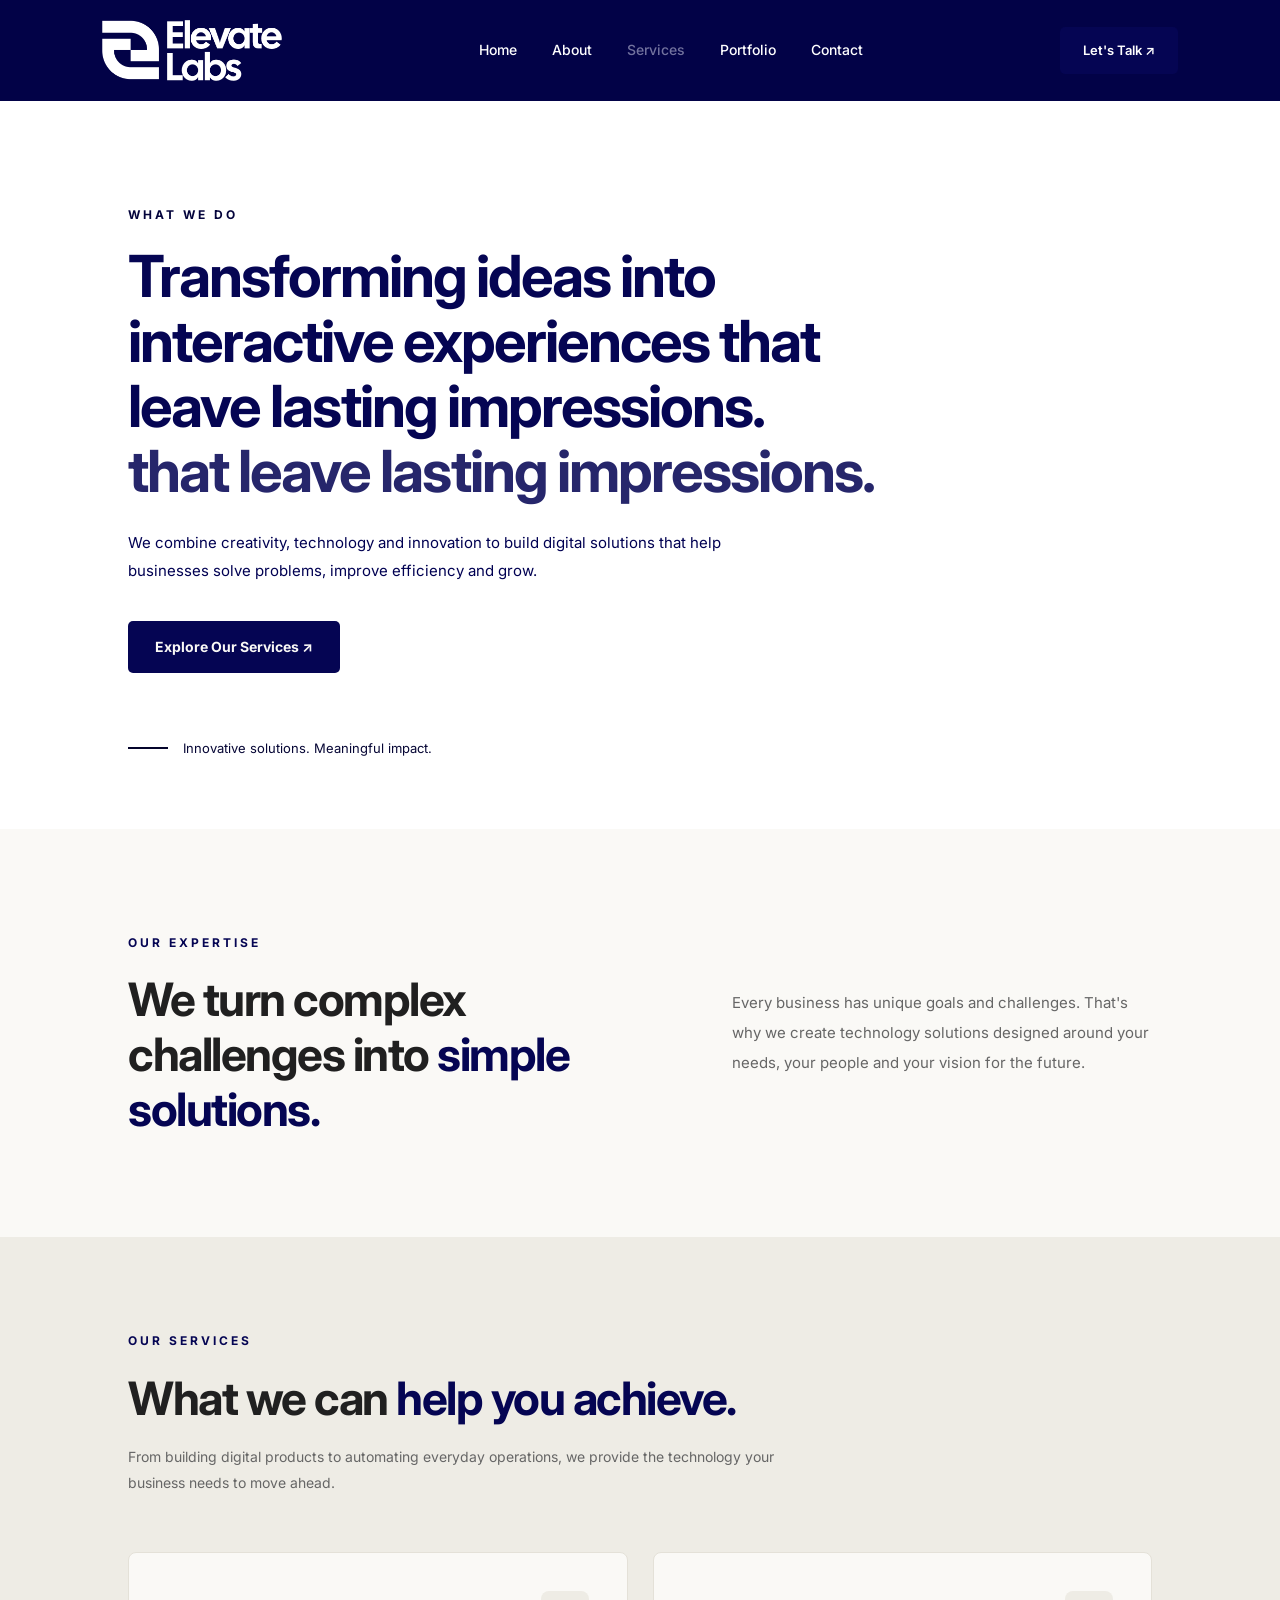
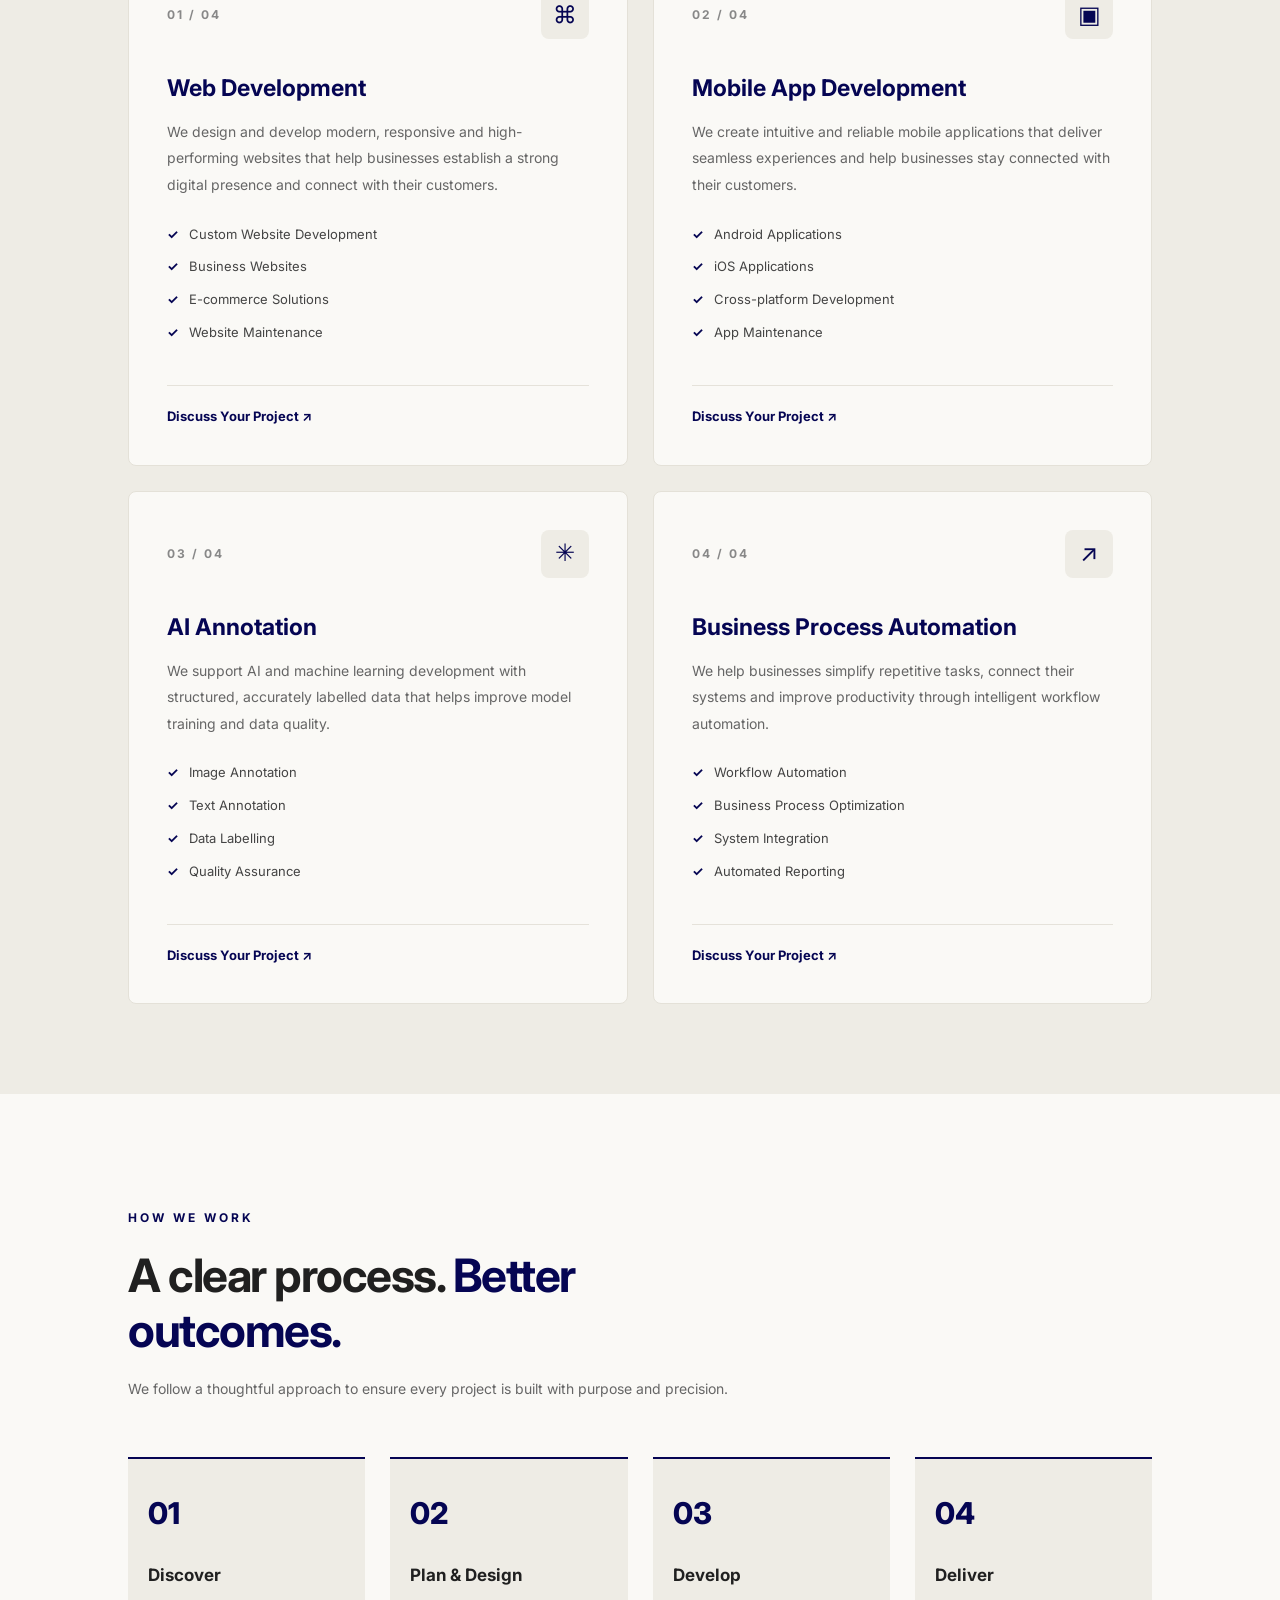
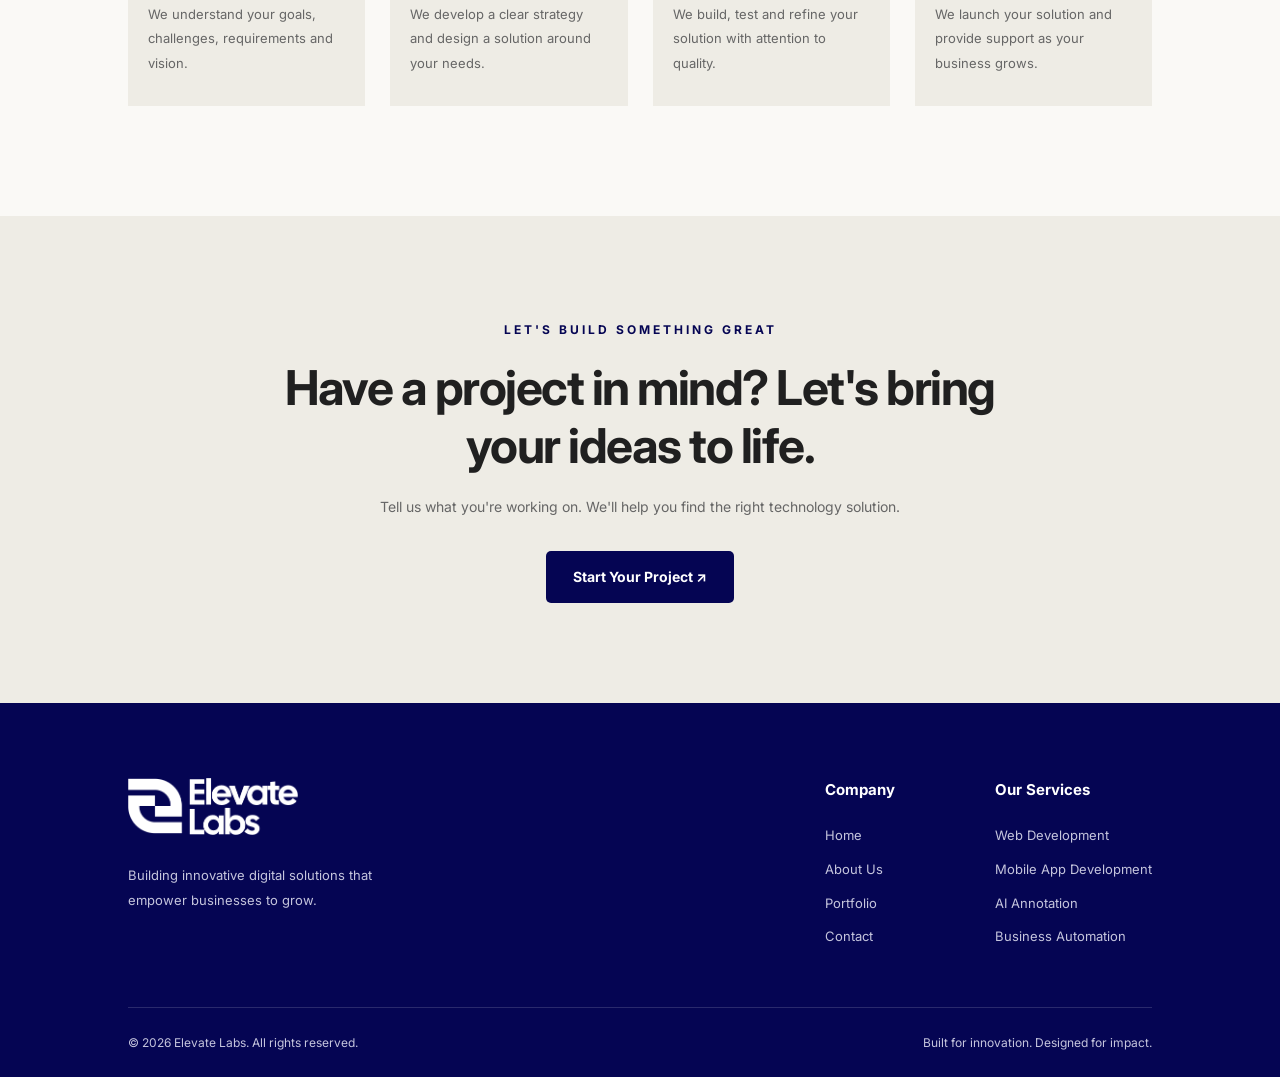
==== commit 1cd95d38: "image commit" ====
--- a/services.html
+++ b/services.html
@@ -359,7 +359,7 @@
             <div class="footer-brand">
 
                 <a href="index.html">
-                    <img src="image/Secondary Logo white.png" alt="Elevate Labs">
+                    <img src="image/Secondary Logo White.png" alt="Elevate Labs">
                 </a>
 
                 <p>
